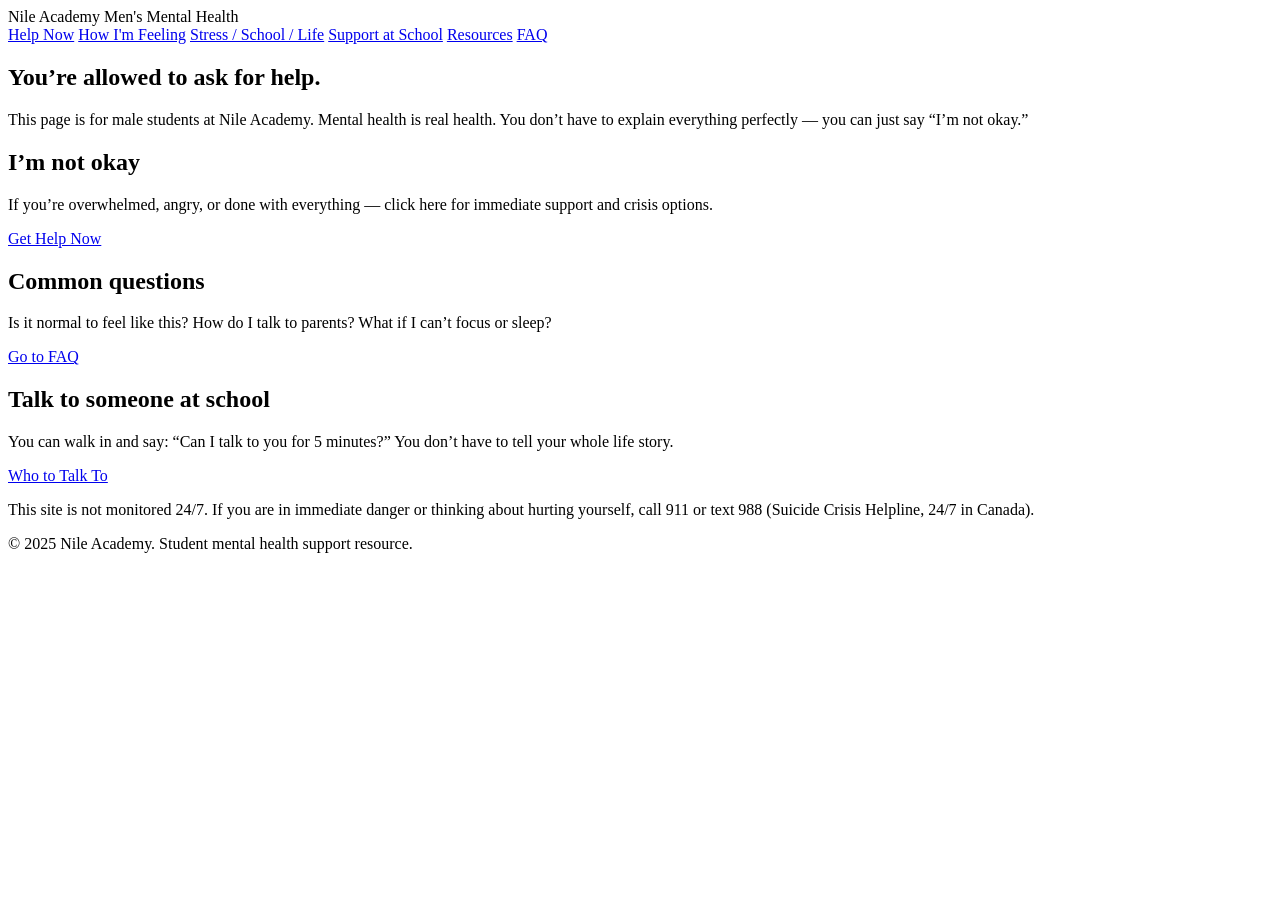
==== index.html @ 344c9549 "Add files via upload" ====
<!DOCTYPE html>
<html lang="en">
<head>
  <meta charset="UTF-8" />
  <meta name="viewport" content="width=device-width, initial-scale=1.0" />
  <title>Nile Academy Men's Mental Health</title>
  <link rel="stylesheet" href="style.css" />
</head>
<body>

<header>
  <nav class="navbar">
    <div class="site-title">
      <span>Nile Academy</span> Men's Mental Health
    </div>
    <div class="nav-links">
      <a href="help-now.html">Help Now</a>
      <a href="feelings.html">How I'm Feeling</a>
      <a href="stress.html">Stress / School / Life</a>
      <a href="support.html">Support at School</a>
      <a href="resources.html">Resources</a>
      <a href="faq.html">FAQ</a>
    </div>
  </nav>
</header>

<main class="wrapper">

  <section class="page-header">
    <h1>You’re allowed to ask for help.</h1>
    <p>This page is for male students at Nile Academy. Mental health is real health. You don’t have to explain everything perfectly — you can just say “I’m not okay.”</p>
  </section>

  <section class="section-card-grid">

    <div class="card">
      <h2>I’m not okay</h2>
      <p>If you’re overwhelmed, angry, or done with everything — click here for immediate support and crisis options.</p>
      <a class="button-link" href="help-now.html">Get Help Now</a>
    </div>

    <div class="card">
      <h2>Common questions</h2>
      <p>Is it normal to feel like this? How do I talk to parents? What if I can’t focus or sleep?</p>
      <a class="button-link" href="faq.html">Go to FAQ</a>
    </div>

    <div class="card">
      <h2>Talk to someone at school</h2>
      <p>You can walk in and say: “Can I talk to you for 5 minutes?” You don’t have to tell your whole life story.</p>
      <a class="button-link" href="support.html">Who to Talk To</a>
    </div>

  </section>

</main>

<footer>
  <p>This site is not monitored 24/7. If you are in immediate danger or thinking about hurting yourself, call 911 or text 988 (Suicide Crisis Helpline, 24/7 in Canada).</p>
  <p class="legal">&copy; 2025 Nile Academy. Student mental health support resource.</p>
</footer>

</body>
</html>
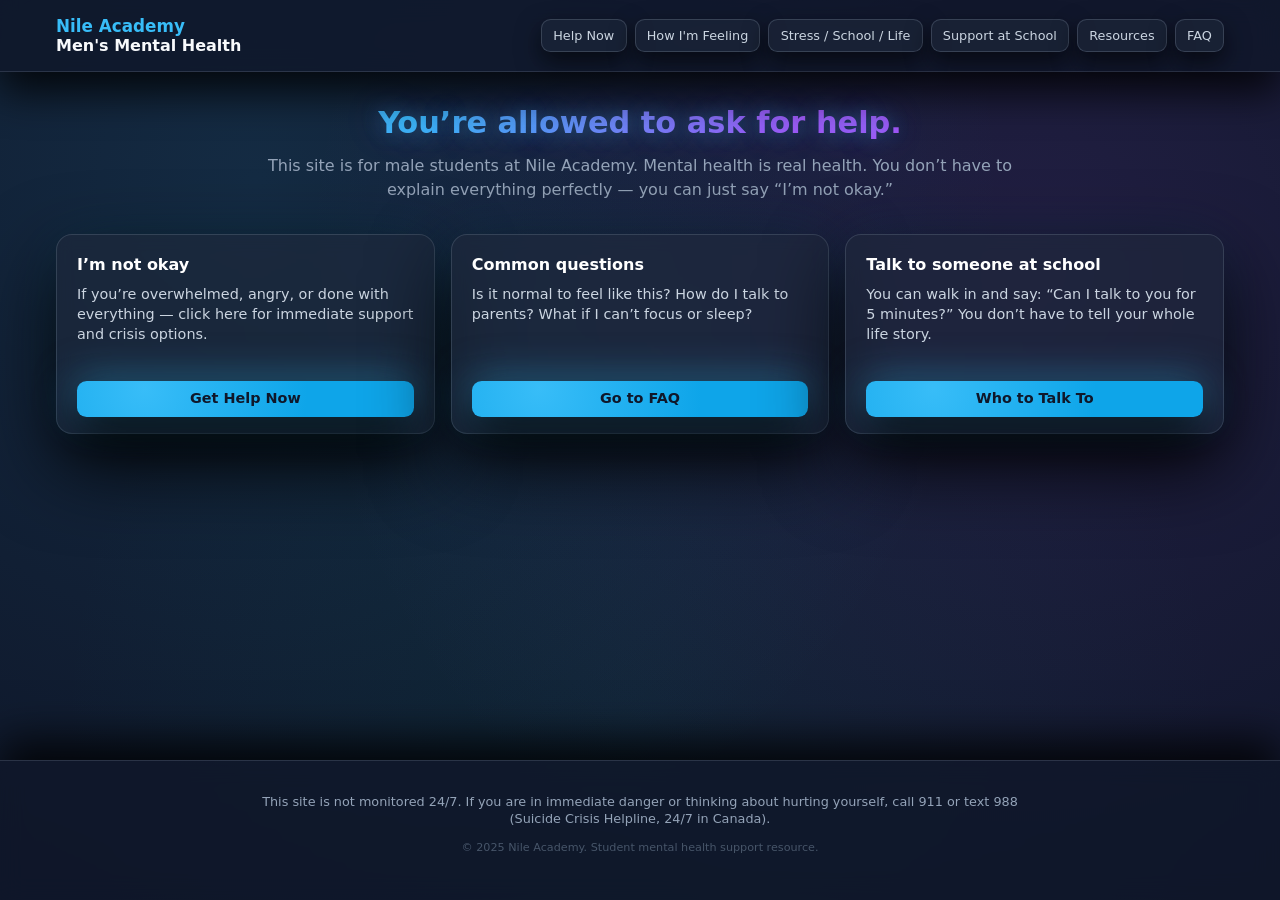
==== commit ed875ec3: "Add files via upload" ====
--- a/index.html
+++ b/index.html
@@ -11,7 +11,8 @@
 <header>
   <nav class="navbar">
     <div class="site-title">
-      <span>Nile Academy</span> Men's Mental Health
+      <span>Nile Academy</span>
+      Men's Mental Health
     </div>
     <div class="nav-links">
       <a href="help-now.html">Help Now</a>
@@ -28,7 +29,10 @@
 
   <section class="page-header">
     <h1>You’re allowed to ask for help.</h1>
-    <p>This page is for male students at Nile Academy. Mental health is real health. You don’t have to explain everything perfectly — you can just say “I’m not okay.”</p>
+    <p>
+      This site is for male students at Nile Academy.
+      Mental health is real health. You don’t have to explain everything perfectly — you can just say “I’m not okay.”
+    </p>
   </section>
 
   <section class="section-card-grid">
--- a/style.css
+++ b/style.css
@@ -0,0 +1,310 @@
+/* =========
+   GLOBAL RESET / BASE
+   ========= */
+* {
+  box-sizing: border-box;
+  margin: 0;
+  padding: 0;
+  -webkit-font-smoothing: antialiased;
+  font-family: system-ui, -apple-system, BlinkMacSystemFont, "Inter", "Roboto", sans-serif;
+}
+
+/* Background with subtle gradient glow */
+body {
+  min-height: 100vh;
+  background-color: #0f172a;
+  background-image:
+    radial-gradient(circle at 20% 20%, rgba(56,189,248,0.12) 0%, transparent 60%),
+    radial-gradient(circle at 80% 30%, rgba(168,85,247,0.12) 0%, transparent 60%),
+    radial-gradient(circle at 50% 80%, rgba(15,118,110,0.12) 0%, transparent 60%);
+  background-repeat: no-repeat;
+  color: #f8fafc;
+  line-height: 1.5;
+  display: flex;
+  flex-direction: column;
+}
+
+/* Constrain page content */
+.wrapper {
+  width: 100%;
+  max-width: 1200px;
+  margin: 0 auto;
+  padding: 2rem 1rem 4rem;
+}
+
+/* =========
+   NAV / HEADER
+   ========= */
+header {
+  background: rgba(15,23,42,0.8); /* semi-transparent dark */
+  backdrop-filter: blur(12px);
+  border-bottom: 1px solid rgba(148,163,184,0.2);
+  box-shadow: 0 20px 40px rgba(0,0,0,0.8);
+  position: sticky;
+  top: 0;
+  z-index: 40;
+}
+
+.navbar {
+  max-width: 1200px;
+  margin: 0 auto;
+  padding: 1rem 1rem;
+  display: flex;
+  flex-wrap: wrap;
+  align-items: center;
+  justify-content: space-between;
+  row-gap: 0.75rem;
+  column-gap: 1rem;
+}
+
+.site-title {
+  font-size: 0.95rem;
+  font-weight: 600;
+  line-height: 1.2;
+  color: #f8fafc;
+  display: flex;
+  flex-direction: column;
+}
+
+.site-title span {
+  color: #38bdf8;
+  font-weight: 600;
+  font-size: 1rem;
+}
+
+@media(min-width: 480px){
+  .site-title {
+    font-size: 1rem;
+  }
+  .site-title span {
+    font-size: 1.05rem;
+  }
+}
+
+.nav-links {
+  display: flex;
+  flex-wrap: wrap;
+  gap: .5rem .5rem;
+  max-width: 700px;
+}
+
+.nav-links a {
+  text-decoration: none;
+  color: #cbd5e1;
+  font-size: .8rem;
+  font-weight: 500;
+  background: rgba(30,41,59,0.6);
+  border: 1px solid rgba(148,163,184,0.25);
+  padding: .5rem .7rem;
+  border-radius: .6rem;
+  transition: all .15s;
+  line-height: 1.2;
+  box-shadow: 0 10px 24px rgba(0,0,0,0.6);
+}
+
+.nav-links a:hover {
+  background: rgba(51,65,85,0.9);
+  color: #fff;
+  border-color: rgba(226,232,240,0.4);
+}
+
+/* =========
+   HERO / PAGE HEADER
+   ========= */
+.page-header {
+  margin-bottom: 2rem;
+  text-align: center;
+  max-width: 780px;
+  margin-left: auto;
+  margin-right: auto;
+}
+
+.page-header h1 {
+  font-size: 1.6rem;
+  font-weight: 600;
+  color: #fff;
+  margin-bottom: .75rem;
+  line-height: 1.25;
+  background: radial-gradient(circle at 20% 20%, #38bdf8 0%, #a855f7 60%);
+  -webkit-background-clip: text;
+  color: transparent;
+  text-shadow: 0 0 20px rgba(56,189,248,0.4), 0 0 40px rgba(168,85,247,0.3);
+}
+
+@media(min-width:768px){
+  .page-header h1 {
+    font-size: 1.9rem;
+  }
+}
+
+.page-header p {
+  color: #94a3b8;
+  font-size: 1rem;
+  line-height: 1.5;
+}
+
+/* =========
+   GRID CARDS ON HOMEPAGE
+   ========= */
+.section-card-grid {
+  display: grid;
+  gap: 1rem;
+  max-width: 1200px;
+  margin: 0 auto;
+}
+
+@media(min-width: 768px) {
+  .section-card-grid {
+    grid-template-columns: repeat(3, 1fr);
+  }
+}
+
+/* glass / frosted looking card */
+.card {
+  background: rgba(30,41,59,0.6);
+  border: 1px solid rgba(148,163,184,0.22);
+  backdrop-filter: blur(8px);
+  border-radius: 1rem;
+  padding: 1.25rem 1.25rem 1rem;
+  box-shadow:
+    0 30px 80px rgba(0,0,0,0.9),
+    0 0 60px rgba(56,189,248,0.08);
+  display: flex;
+  flex-direction: column;
+  justify-content: space-between;
+  min-height: 200px;
+}
+
+.card h2 {
+  font-size: 1rem;
+  font-weight: 600;
+  color: #fff;
+  margin-bottom: .5rem;
+  line-height: 1.3;
+}
+
+.card p {
+  font-size: .9rem;
+  color: #cbd5e1;
+  margin-bottom: .9rem;
+  line-height: 1.4;
+  flex-grow: 1;
+}
+
+.card a.button-link {
+  display: inline-block;
+  background: radial-gradient(circle at 20% 20%, #38bdf8 0%, #0ea5e9 60%);
+  color: #0f172a;
+  font-weight: 600;
+  text-decoration: none;
+  font-size: .9rem;
+  padding: .6rem .8rem;
+  border-radius: .6rem;
+  border: 0;
+  text-align: center;
+  line-height: 1.2;
+  box-shadow: 0 20px 40px rgba(0,0,0,0.9),
+              0 0 40px rgba(56,189,248,0.5);
+  transition: box-shadow .15s, transform .15s;
+}
+
+.card a.button-link:hover {
+  box-shadow: 0 30px 60px rgba(0,0,0,1),
+              0 0 60px rgba(56,189,248,0.8);
+  transform: translateY(-1px) scale(1.02);
+}
+
+/* =========
+   GENERIC CONTENT SECTIONS (used in subpages)
+   ========= */
+.section-block {
+  background: rgba(30,41,59,0.6);
+  border: 1px solid rgba(148,163,184,0.22);
+  border-radius: 1rem;
+  padding: 1rem 1.25rem 1rem;
+  margin-bottom: 1rem;
+  backdrop-filter: blur(8px);
+  box-shadow:
+    0 20px 60px rgba(0,0,0,0.8),
+    0 0 40px rgba(168,85,247,0.15);
+}
+
+.section-block h2,
+.section-block h3 {
+  color: #fff;
+  font-size: 1rem;
+  font-weight: 600;
+  margin-bottom: .5rem;
+  line-height: 1.3;
+}
+
+.section-block p,
+.section-block li {
+  font-size: .9rem;
+  color: #cbd5e1;
+  margin-bottom: .5rem;
+  line-height: 1.4;
+}
+
+.section-block ul {
+  margin-left: 1rem;
+  list-style: disc;
+  color: #cbd5e1;
+}
+
+/* alert / crisis box (red tone) */
+.alert-box {
+  background: rgba(127,29,29,0.2);
+  border: 1px solid rgba(248,113,113,0.4);
+  border-left: 4px solid #f87171;
+  border-radius: .75rem;
+  padding: 1rem 1rem 1rem 1rem;
+  margin-bottom: 1rem;
+  box-shadow:
+    0 20px 60px rgba(0,0,0,0.8),
+    0 0 40px rgba(248,113,113,0.2);
+}
+
+.alert-box h2 {
+  color: #fff;
+  font-size: 1rem;
+  font-weight: 600;
+  margin-bottom: .5rem;
+  line-height: 1.3;
+  text-shadow: 0 0 20px rgba(248,113,113,0.4);
+}
+
+.alert-box p,
+.alert-box li {
+  color: #fecaca;
+  font-size: .9rem;
+  margin-bottom: .5rem;
+  line-height: 1.4;
+}
+
+/* =========
+   FOOTER
+   ========= */
+footer {
+  background: rgba(15,23,42,0.8);
+  border-top: 1px solid rgba(148,163,184,0.2);
+  backdrop-filter: blur(12px);
+  padding: 2rem 1rem;
+  margin-top: auto;
+  box-shadow: 0 -20px 40px rgba(0,0,0,0.8);
+}
+
+footer p {
+  font-size: .8rem;
+  color: #94a3b8;
+  text-align: center;
+  max-width: 800px;
+  margin: 0 auto .75rem auto;
+  line-height: 1.4;
+}
+
+footer .legal {
+  font-size: .7rem;
+  color: #475569;
+  text-align: center;
+}
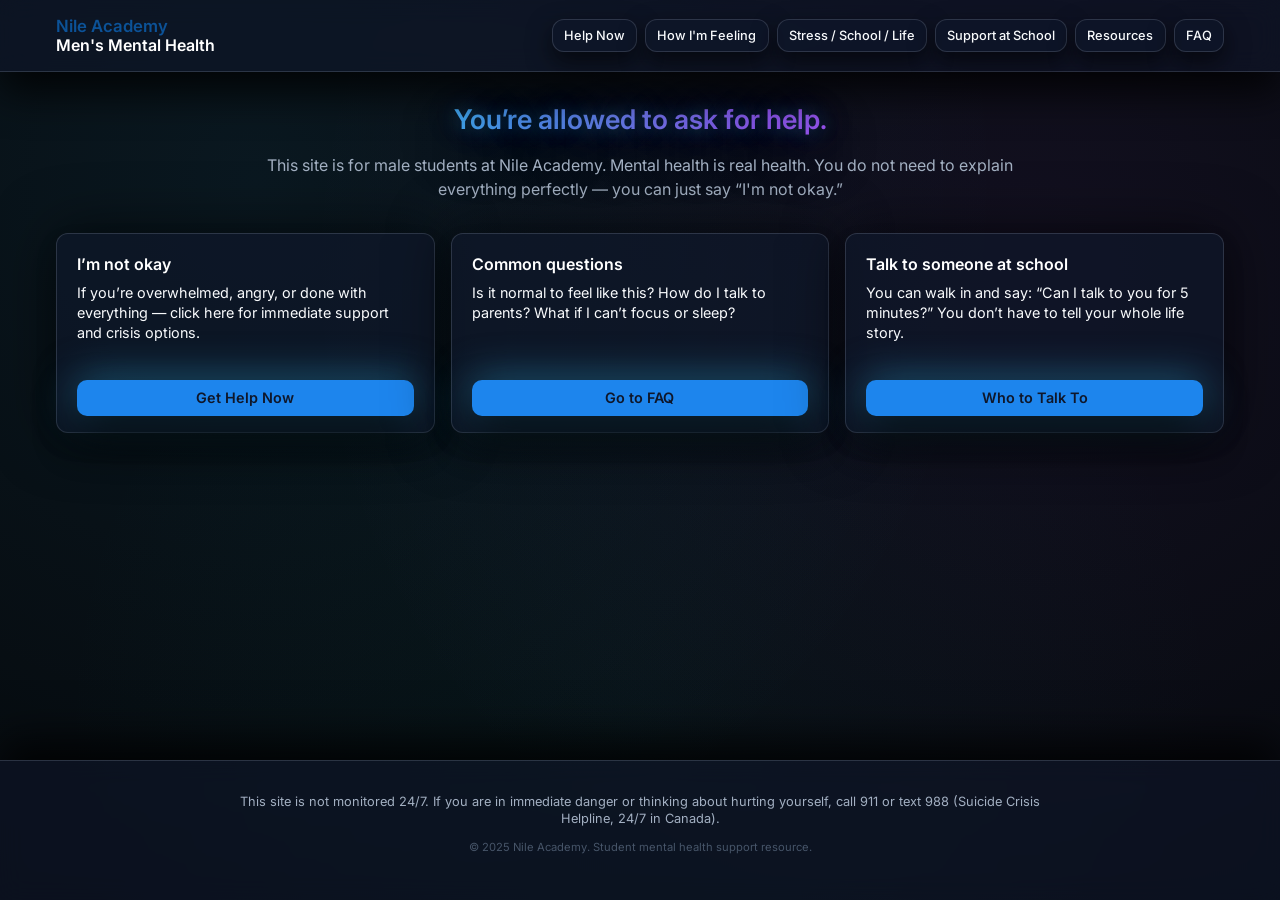
==== commit fa1fcdaf: "Add files via upload" ====
--- a/index.html
+++ b/index.html
@@ -4,7 +4,14 @@
   <meta charset="UTF-8" />
   <meta name="viewport" content="width=device-width, initial-scale=1.0" />
   <title>Nile Academy Men's Mental Health</title>
+
+  <!-- match the font setup from Replit  :contentReference[oaicite:8]{index=8} -->
+  <link rel="preconnect" href="https://fonts.googleapis.com"/>
+  <link rel="preconnect" href="https://fonts.gstatic.com" crossorigin/>
+  <link href="https://fonts.googleapis.com/css2?family=Inter:wght@400;500;600&display=swap" rel="stylesheet"/>
+
   <link rel="stylesheet" href="style.css" />
+  <meta name="description" content="Mental health support for male students at Nile Academy. You're allowed to ask for help. Crisis support, school contacts, and real answers."/>
 </head>
 <body>
 
@@ -27,11 +34,11 @@
 
 <main class="wrapper">
 
-  <section class="page-header">
+  <section class="hero">
     <h1>You’re allowed to ask for help.</h1>
     <p>
-      This site is for male students at Nile Academy.
-      Mental health is real health. You don’t have to explain everything perfectly — you can just say “I’m not okay.”
+      This site is for male students at Nile Academy. Mental health is real health.
+      You do not need to explain everything perfectly — you can just say “I'm not okay.”
     </p>
   </section>
 
@@ -39,19 +46,29 @@
 
     <div class="card">
       <h2>I’m not okay</h2>
-      <p>If you’re overwhelmed, angry, or done with everything — click here for immediate support and crisis options.</p>
+      <p>
+        If you’re overwhelmed, angry, or done with everything —
+        click here for immediate support and crisis options.
+      </p>
       <a class="button-link" href="help-now.html">Get Help Now</a>
     </div>
 
     <div class="card">
       <h2>Common questions</h2>
-      <p>Is it normal to feel like this? How do I talk to parents? What if I can’t focus or sleep?</p>
+      <p>
+        Is it normal to feel like this? How do I talk to parents?
+        What if I can’t focus or sleep?
+      </p>
       <a class="button-link" href="faq.html">Go to FAQ</a>
     </div>
 
     <div class="card">
       <h2>Talk to someone at school</h2>
-      <p>You can walk in and say: “Can I talk to you for 5 minutes?” You don’t have to tell your whole life story.</p>
+      <p>
+        You can walk in and say:
+        “Can I talk to you for 5 minutes?”
+        You don’t have to tell your whole life story.
+      </p>
       <a class="button-link" href="support.html">Who to Talk To</a>
     </div>
 
@@ -60,8 +77,14 @@
 </main>
 
 <footer>
-  <p>This site is not monitored 24/7. If you are in immediate danger or thinking about hurting yourself, call 911 or text 988 (Suicide Crisis Helpline, 24/7 in Canada).</p>
-  <p class="legal">&copy; 2025 Nile Academy. Student mental health support resource.</p>
+  <p>
+    This site is not monitored 24/7. If you are in immediate danger or
+    thinking about hurting yourself, call 911 or text 988
+    (Suicide Crisis Helpline, 24/7 in Canada).
+  </p>
+  <p class="legal">
+    &copy; 2025 Nile Academy. Student mental health support resource.
+  </p>
 </footer>
 
 </body>
--- a/style.css
+++ b/style.css
@@ -1,30 +1,60 @@
-/* =========
-   GLOBAL RESET / BASE
-   ========= */
+/* DESIGN TOKENS inspired by your Replit project  :contentReference[oaicite:5]{index=5} */
+:root {
+  /* light mode tokens from your file */
+  --background: hsl(0 0% 100%);
+  --foreground: hsl(0 0% 9%);
+  --card: hsl(0 0% 98%);
+  --card-foreground: hsl(0 0% 9%);
+  --card-border: hsl(0 0% 93%);
+  --border: hsl(0 0% 89%);
+  --primary: hsl(210 85% 32%);
+  --primary-foreground: hsl(210 85% 97%);
+  --radius: .75rem;
+  --shadow-xl: 0px 16px 32px 0px hsl(0 0% 0% / 0.10),
+               0px 8px 16px -4px hsl(0 0% 0% / 0.08);
+  --shadow-card: 0px 10px 24px hsl(0 0% 0% / 0.08);
+
+  --bg-page: hsl(210 40% 4%);
+  --bg-gradient-1: rgba(56,189,248,.08);
+  --bg-gradient-2: rgba(168,85,247,.08);
+  --bg-gradient-3: rgba(15,118,110,.08);
+
+  --text-dim: hsl(215 20% 70%);
+  --text-normal: hsl(210 40% 98%);
+  --text-strong: hsl(210 40% 100%);
+  --surface: rgba(15,23,42,0.7);
+  --surface-border: hsla(215 30% 80% / .18);
+  --surface-hover: rgba(255,255,255,0.06);
+
+  --button-bg: hsl(210 85% 52%);
+  --button-bg-hover: hsl(210 85% 60%);
+  --button-text: #0f172a;
+}
+
+/* base layout */
 * {
   box-sizing: border-box;
+  -webkit-font-smoothing: antialiased;
+  font-family: "Inter", system-ui, -apple-system, BlinkMacSystemFont, "Segoe UI", Roboto, sans-serif;
   margin: 0;
   padding: 0;
-  -webkit-font-smoothing: antialiased;
-  font-family: system-ui, -apple-system, BlinkMacSystemFont, "Inter", "Roboto", sans-serif;
-}
-
-/* Background with subtle gradient glow */
+}
+
 body {
   min-height: 100vh;
-  background-color: #0f172a;
+  background-color: var(--bg-page);
   background-image:
-    radial-gradient(circle at 20% 20%, rgba(56,189,248,0.12) 0%, transparent 60%),
-    radial-gradient(circle at 80% 30%, rgba(168,85,247,0.12) 0%, transparent 60%),
-    radial-gradient(circle at 50% 80%, rgba(15,118,110,0.12) 0%, transparent 60%);
+    radial-gradient(circle at 20% 20%, var(--bg-gradient-1) 0%, transparent 60%),
+    radial-gradient(circle at 80% 30%, var(--bg-gradient-2) 0%, transparent 60%),
+    radial-gradient(circle at 50% 80%, var(--bg-gradient-3) 0%, transparent 60%);
   background-repeat: no-repeat;
-  color: #f8fafc;
+  color: var(--text-normal);
   line-height: 1.5;
   display: flex;
   flex-direction: column;
 }
 
-/* Constrain page content */
+/* constrain content */
 .wrapper {
   width: 100%;
   max-width: 1200px;
@@ -32,17 +62,15 @@
   padding: 2rem 1rem 4rem;
 }
 
-/* =========
-   NAV / HEADER
-   ========= */
+/* HEADER / NAV */
 header {
-  background: rgba(15,23,42,0.8); /* semi-transparent dark */
-  backdrop-filter: blur(12px);
-  border-bottom: 1px solid rgba(148,163,184,0.2);
-  box-shadow: 0 20px 40px rgba(0,0,0,0.8);
   position: sticky;
   top: 0;
-  z-index: 40;
+  z-index: 50;
+  background: rgba(15,23,42,0.6);
+  backdrop-filter: blur(12px);
+  border-bottom: 1px solid var(--surface-border);
+  box-shadow: 0 20px 40px rgba(0,0,0,0.8);
 }
 
 .navbar {
@@ -53,258 +81,163 @@
   flex-wrap: wrap;
   align-items: center;
   justify-content: space-between;
-  row-gap: 0.75rem;
-  column-gap: 1rem;
+  gap: .75rem 1rem;
 }
 
 .site-title {
-  font-size: 0.95rem;
-  font-weight: 600;
-  line-height: 1.2;
-  color: #f8fafc;
   display: flex;
   flex-direction: column;
-}
-
+  font-weight: 600;
+  line-height: 1.2;
+  color: var(--text-strong);
+  font-size: .9rem;
+}
 .site-title span {
-  color: #38bdf8;
-  font-weight: 600;
+  color: var(--primary);
   font-size: 1rem;
-}
-
-@media(min-width: 480px){
-  .site-title {
-    font-size: 1rem;
-  }
-  .site-title span {
-    font-size: 1.05rem;
-  }
+  line-height: 1.2;
+}
+@media(min-width:480px){
+  .site-title { font-size: 1rem; }
+  .site-title span { font-size: 1.05rem; }
 }
 
 .nav-links {
   display: flex;
   flex-wrap: wrap;
-  gap: .5rem .5rem;
+  gap: .5rem;
   max-width: 700px;
 }
 
 .nav-links a {
   text-decoration: none;
-  color: #cbd5e1;
+  color: var(--text-normal);
   font-size: .8rem;
   font-weight: 500;
-  background: rgba(30,41,59,0.6);
-  border: 1px solid rgba(148,163,184,0.25);
+  line-height: 1.2;
+  background: var(--surface);
+  border: 1px solid var(--surface-border);
+  border-radius: var(--radius);
   padding: .5rem .7rem;
-  border-radius: .6rem;
+  box-shadow: 0 10px 24px rgba(0,0,0,0.6);
   transition: all .15s;
-  line-height: 1.2;
-  box-shadow: 0 10px 24px rgba(0,0,0,0.6);
-}
-
+}
 .nav-links a:hover {
-  background: rgba(51,65,85,0.9);
+  background: var(--surface-hover);
+  border-color: rgba(226,232,240,0.4);
   color: #fff;
-  border-color: rgba(226,232,240,0.4);
-}
-
-/* =========
-   HERO / PAGE HEADER
-   ========= */
-.page-header {
-  margin-bottom: 2rem;
+}
+
+/* HERO SECTION */
+.hero {
+  max-width: 780px;
+  margin: 0 auto 2rem auto;
   text-align: center;
-  max-width: 780px;
-  margin-left: auto;
-  margin-right: auto;
-}
-
-.page-header h1 {
-  font-size: 1.6rem;
-  font-weight: 600;
-  color: #fff;
-  margin-bottom: .75rem;
-  line-height: 1.25;
+}
+
+.hero h1 {
+  font-size: 1.7rem;
+  font-weight: 600;
+  line-height: 1.2;
   background: radial-gradient(circle at 20% 20%, #38bdf8 0%, #a855f7 60%);
   -webkit-background-clip: text;
   color: transparent;
-  text-shadow: 0 0 20px rgba(56,189,248,0.4), 0 0 40px rgba(168,85,247,0.3);
-}
-
-@media(min-width:768px){
-  .page-header h1 {
-    font-size: 1.9rem;
-  }
-}
-
-.page-header p {
-  color: #94a3b8;
+  text-shadow:
+    0 0 20px rgba(56,189,248,0.4),
+    0 0 40px rgba(168,85,247,0.3),
+    0 20px 60px rgba(0,0,0,0.9);
+  margin-bottom: 1rem;
+}
+
+.hero p {
   font-size: 1rem;
+  color: var(--text-dim);
   line-height: 1.5;
 }
 
-/* =========
-   GRID CARDS ON HOMEPAGE
-   ========= */
+/* CARD GRID */
 .section-card-grid {
   display: grid;
   gap: 1rem;
   max-width: 1200px;
   margin: 0 auto;
 }
-
-@media(min-width: 768px) {
+@media(min-width:768px){
   .section-card-grid {
     grid-template-columns: repeat(3, 1fr);
   }
 }
 
-/* glass / frosted looking card */
+/* CARD STYLE: glass panel like your replit style  :contentReference[oaicite:6]{index=6} */
 .card {
-  background: rgba(30,41,59,0.6);
-  border: 1px solid rgba(148,163,184,0.22);
-  backdrop-filter: blur(8px);
-  border-radius: 1rem;
+  background: var(--surface);
+  border: 1px solid var(--surface-border);
+  border-radius: var(--radius);
   padding: 1.25rem 1.25rem 1rem;
-  box-shadow:
-    0 30px 80px rgba(0,0,0,0.9),
-    0 0 60px rgba(56,189,248,0.08);
+  min-height: 200px;
+  box-shadow: var(--shadow-card), 0 0 60px rgba(0,0,0,0.6);
   display: flex;
   flex-direction: column;
   justify-content: space-between;
-  min-height: 200px;
 }
 
 .card h2 {
+  color: var(--text-strong);
   font-size: 1rem;
   font-weight: 600;
-  color: #fff;
+  line-height: 1.3;
   margin-bottom: .5rem;
-  line-height: 1.3;
-}
-
+}
 .card p {
+  color: var(--text-normal);
   font-size: .9rem;
-  color: #cbd5e1;
+  line-height: 1.4;
   margin-bottom: .9rem;
-  line-height: 1.4;
   flex-grow: 1;
 }
 
-.card a.button-link {
+.button-link {
   display: inline-block;
-  background: radial-gradient(circle at 20% 20%, #38bdf8 0%, #0ea5e9 60%);
-  color: #0f172a;
-  font-weight: 600;
   text-decoration: none;
+  text-align: center;
+  background: var(--button-bg);
+  color: var(--button-text);
+  font-weight: 600;
   font-size: .9rem;
+  line-height: 1.2;
   padding: .6rem .8rem;
-  border-radius: .6rem;
-  border: 0;
-  text-align: center;
-  line-height: 1.2;
-  box-shadow: 0 20px 40px rgba(0,0,0,0.9),
-              0 0 40px rgba(56,189,248,0.5);
-  transition: box-shadow .15s, transform .15s;
-}
-
-.card a.button-link:hover {
-  box-shadow: 0 30px 60px rgba(0,0,0,1),
-              0 0 60px rgba(56,189,248,0.8);
+  border-radius: calc(var(--radius) - 2px);
+  box-shadow:
+    0 20px 40px rgba(0,0,0,0.9),
+    0 0 40px rgba(56,189,248,0.5);
+  transition: all .15s;
+}
+.button-link:hover {
+  background: var(--button-bg-hover);
+  box-shadow:
+    0 30px 60px rgba(0,0,0,1),
+    0 0 60px rgba(56,189,248,0.8);
   transform: translateY(-1px) scale(1.02);
 }
 
-/* =========
-   GENERIC CONTENT SECTIONS (used in subpages)
-   ========= */
-.section-block {
-  background: rgba(30,41,59,0.6);
-  border: 1px solid rgba(148,163,184,0.22);
-  border-radius: 1rem;
-  padding: 1rem 1.25rem 1rem;
-  margin-bottom: 1rem;
-  backdrop-filter: blur(8px);
-  box-shadow:
-    0 20px 60px rgba(0,0,0,0.8),
-    0 0 40px rgba(168,85,247,0.15);
-}
-
-.section-block h2,
-.section-block h3 {
-  color: #fff;
-  font-size: 1rem;
-  font-weight: 600;
-  margin-bottom: .5rem;
-  line-height: 1.3;
-}
-
-.section-block p,
-.section-block li {
-  font-size: .9rem;
-  color: #cbd5e1;
-  margin-bottom: .5rem;
-  line-height: 1.4;
-}
-
-.section-block ul {
-  margin-left: 1rem;
-  list-style: disc;
-  color: #cbd5e1;
-}
-
-/* alert / crisis box (red tone) */
-.alert-box {
-  background: rgba(127,29,29,0.2);
-  border: 1px solid rgba(248,113,113,0.4);
-  border-left: 4px solid #f87171;
-  border-radius: .75rem;
-  padding: 1rem 1rem 1rem 1rem;
-  margin-bottom: 1rem;
-  box-shadow:
-    0 20px 60px rgba(0,0,0,0.8),
-    0 0 40px rgba(248,113,113,0.2);
-}
-
-.alert-box h2 {
-  color: #fff;
-  font-size: 1rem;
-  font-weight: 600;
-  margin-bottom: .5rem;
-  line-height: 1.3;
-  text-shadow: 0 0 20px rgba(248,113,113,0.4);
-}
-
-.alert-box p,
-.alert-box li {
-  color: #fecaca;
-  font-size: .9rem;
-  margin-bottom: .5rem;
-  line-height: 1.4;
-}
-
-/* =========
-   FOOTER
-   ========= */
+/* FOOTER */
 footer {
-  background: rgba(15,23,42,0.8);
-  border-top: 1px solid rgba(148,163,184,0.2);
+  background: rgba(15,23,42,0.6);
   backdrop-filter: blur(12px);
+  border-top: 1px solid var(--surface-border);
+  box-shadow: 0 -20px 40px rgba(0,0,0,0.8);
   padding: 2rem 1rem;
   margin-top: auto;
-  box-shadow: 0 -20px 40px rgba(0,0,0,0.8);
-}
-
+  text-align: center;
+}
 footer p {
   font-size: .8rem;
-  color: #94a3b8;
-  text-align: center;
+  color: var(--text-dim);
+  line-height: 1.4;
   max-width: 800px;
   margin: 0 auto .75rem auto;
-  line-height: 1.4;
-}
-
+}
 footer .legal {
   font-size: .7rem;
   color: #475569;
-  text-align: center;
-}
+}
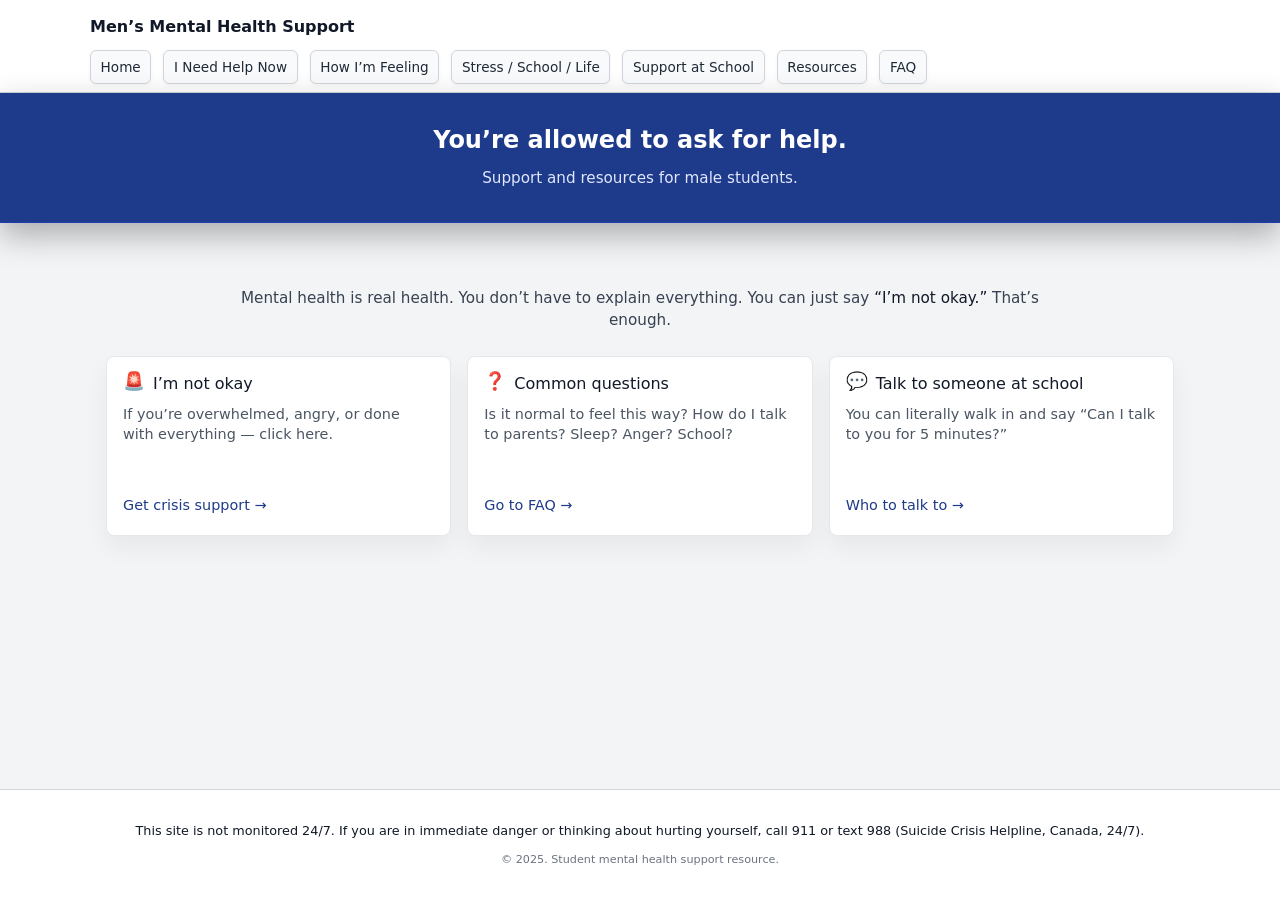
==== commit d85dba7d: "Add files via upload" ====
--- a/index.html
+++ b/index.html
@@ -3,88 +3,78 @@
 <head>
   <meta charset="UTF-8" />
   <meta name="viewport" content="width=device-width, initial-scale=1.0" />
-  <title>Nile Academy Men's Mental Health</title>
-
-  <!-- match the font setup from Replit  :contentReference[oaicite:8]{index=8} -->
-  <link rel="preconnect" href="https://fonts.googleapis.com"/>
-  <link rel="preconnect" href="https://fonts.gstatic.com" crossorigin/>
-  <link href="https://fonts.googleapis.com/css2?family=Inter:wght@400;500;600&display=swap" rel="stylesheet"/>
-
+  <title>Men’s Mental Health Support</title>
   <link rel="stylesheet" href="style.css" />
-  <meta name="description" content="Mental health support for male students at Nile Academy. You're allowed to ask for help. Crisis support, school contacts, and real answers."/>
 </head>
 <body>
 
-<header>
-  <nav class="navbar">
-    <div class="site-title">
-      <span>Nile Academy</span>
-      Men's Mental Health
-    </div>
-    <div class="nav-links">
-      <a href="help-now.html">Help Now</a>
-      <a href="feelings.html">How I'm Feeling</a>
+<header class="site-header-bar">
+  <div class="site-header-inner">
+    <div class="site-name">Men’s Mental Health Support</div>
+    <nav class="nav-row">
+      <a href="index.html">Home</a>
+      <a href="help-now.html">I Need Help Now</a>
+      <a href="feelings.html">How I’m Feeling</a>
       <a href="stress.html">Stress / School / Life</a>
       <a href="support.html">Support at School</a>
       <a href="resources.html">Resources</a>
       <a href="faq.html">FAQ</a>
-    </div>
-  </nav>
+    </nav>
+  </div>
 </header>
 
+<section class="hero-banner">
+  <h1>You’re allowed to ask for help.</h1>
+  <p>Support and resources for male students.</p>
+</section>
+
 <main class="wrapper">
+  <div class="intro-text">
+    Mental health is real health. You don’t have to explain everything.
+    You can just say <strong>“I’m not okay.”</strong> That’s enough.
+  </div>
 
-  <section class="hero">
-    <h1>You’re allowed to ask for help.</h1>
-    <p>
-      This site is for male students at Nile Academy. Mental health is real health.
-      You do not need to explain everything perfectly — you can just say “I'm not okay.”
-    </p>
-  </section>
-
-  <section class="section-card-grid">
+  <section class="card-grid">
 
     <div class="card">
-      <h2>I’m not okay</h2>
-      <p>
-        If you’re overwhelmed, angry, or done with everything —
-        click here for immediate support and crisis options.
-      </p>
-      <a class="button-link" href="help-now.html">Get Help Now</a>
+      <div class="card-header-row">
+        <div class="icon">🚨</div>
+        <div>I’m not okay</div>
+      </div>
+      <p>If you’re overwhelmed, angry, or done with everything — click here.</p>
+      <div class="card-action">
+        <a href="help-now.html">Get crisis support →</a>
+      </div>
     </div>
 
     <div class="card">
-      <h2>Common questions</h2>
-      <p>
-        Is it normal to feel like this? How do I talk to parents?
-        What if I can’t focus or sleep?
-      </p>
-      <a class="button-link" href="faq.html">Go to FAQ</a>
+      <div class="card-header-row">
+        <div class="icon">❓</div>
+        <div>Common questions</div>
+      </div>
+      <p>Is it normal to feel this way? How do I talk to parents? Sleep? Anger? School?</p>
+      <div class="card-action">
+        <a href="faq.html">Go to FAQ →</a>
+      </div>
     </div>
 
     <div class="card">
-      <h2>Talk to someone at school</h2>
-      <p>
-        You can walk in and say:
-        “Can I talk to you for 5 minutes?”
-        You don’t have to tell your whole life story.
-      </p>
-      <a class="button-link" href="support.html">Who to Talk To</a>
+      <div class="card-header-row">
+        <div class="icon">💬</div>
+        <div>Talk to someone at school</div>
+      </div>
+      <p>You can literally walk in and say “Can I talk to you for 5 minutes?”</p>
+      <div class="card-action">
+        <a href="support.html">Who to talk to →</a>
+      </div>
     </div>
 
   </section>
-
 </main>
 
 <footer>
-  <p>
-    This site is not monitored 24/7. If you are in immediate danger or
-    thinking about hurting yourself, call 911 or text 988
-    (Suicide Crisis Helpline, 24/7 in Canada).
-  </p>
-  <p class="legal">
-    &copy; 2025 Nile Academy. Student mental health support resource.
-  </p>
+  <p>This site is not monitored 24/7. If you are in immediate danger or thinking about hurting yourself, call 911 or text 988 (Suicide Crisis Helpline, Canada, 24/7).</p>
+  <p class="legal">&copy; 2025. Student mental health support resource.</p>
 </footer>
 
 </body>
--- a/style.css
+++ b/style.css
@@ -1,243 +1,379 @@
-/* DESIGN TOKENS inspired by your Replit project  :contentReference[oaicite:5]{index=5} */
-:root {
-  /* light mode tokens from your file */
-  --background: hsl(0 0% 100%);
-  --foreground: hsl(0 0% 9%);
-  --card: hsl(0 0% 98%);
-  --card-foreground: hsl(0 0% 9%);
-  --card-border: hsl(0 0% 93%);
-  --border: hsl(0 0% 89%);
-  --primary: hsl(210 85% 32%);
-  --primary-foreground: hsl(210 85% 97%);
-  --radius: .75rem;
-  --shadow-xl: 0px 16px 32px 0px hsl(0 0% 0% / 0.10),
-               0px 8px 16px -4px hsl(0 0% 0% / 0.08);
-  --shadow-card: 0px 10px 24px hsl(0 0% 0% / 0.08);
-
-  --bg-page: hsl(210 40% 4%);
-  --bg-gradient-1: rgba(56,189,248,.08);
-  --bg-gradient-2: rgba(168,85,247,.08);
-  --bg-gradient-3: rgba(15,118,110,.08);
-
-  --text-dim: hsl(215 20% 70%);
-  --text-normal: hsl(210 40% 98%);
-  --text-strong: hsl(210 40% 100%);
-  --surface: rgba(15,23,42,0.7);
-  --surface-border: hsla(215 30% 80% / .18);
-  --surface-hover: rgba(255,255,255,0.06);
-
-  --button-bg: hsl(210 85% 52%);
-  --button-bg-hover: hsl(210 85% 60%);
-  --button-text: #0f172a;
-}
-
-/* base layout */
+/* GLOBAL RESET */
 * {
   box-sizing: border-box;
-  -webkit-font-smoothing: antialiased;
-  font-family: "Inter", system-ui, -apple-system, BlinkMacSystemFont, "Segoe UI", Roboto, sans-serif;
   margin: 0;
   padding: 0;
+  -webkit-font-smoothing: antialiased;
+  font-family: system-ui, -apple-system, BlinkMacSystemFont, "Inter", "Roboto", "Segoe UI", sans-serif;
+  line-height: 1.4;
+  color: #111827; /* gray-900 */
 }
 
 body {
+  background-color: #f3f4f6; /* light gray page bg */
   min-height: 100vh;
-  background-color: var(--bg-page);
-  background-image:
-    radial-gradient(circle at 20% 20%, var(--bg-gradient-1) 0%, transparent 60%),
-    radial-gradient(circle at 80% 30%, var(--bg-gradient-2) 0%, transparent 60%),
-    radial-gradient(circle at 50% 80%, var(--bg-gradient-3) 0%, transparent 60%);
-  background-repeat: no-repeat;
-  color: var(--text-normal);
-  line-height: 1.5;
   display: flex;
   flex-direction: column;
 }
 
-/* constrain content */
+/* LAYOUT WRAPPER */
 .wrapper {
+  max-width: 1100px;
   width: 100%;
-  max-width: 1200px;
   margin: 0 auto;
   padding: 2rem 1rem 4rem;
 }
 
-/* HEADER / NAV */
-header {
-  position: sticky;
-  top: 0;
-  z-index: 50;
-  background: rgba(15,23,42,0.6);
-  backdrop-filter: blur(12px);
-  border-bottom: 1px solid var(--surface-border);
-  box-shadow: 0 20px 40px rgba(0,0,0,0.8);
-}
-
-.navbar {
-  max-width: 1200px;
+/* TOP SITE TITLE + NAV */
+.site-header-bar {
+  background-color: #ffffff;
+  border-bottom: 1px solid #d1d5db; /* gray-300 */
+  box-shadow: 0 8px 24px rgba(0,0,0,0.06);
+  padding: 1rem 1rem 0.5rem;
+}
+
+.site-header-inner {
+  max-width: 1100px;
   margin: 0 auto;
-  padding: 1rem 1rem;
+  display: flex;
+  flex-direction: column;
+  gap: .75rem;
+}
+
+.site-name {
+  font-size: 1rem;
+  font-weight: 600;
+  color: #111827;
+}
+
+/* NAV LINKS ROW */
+.nav-row {
   display: flex;
   flex-wrap: wrap;
-  align-items: center;
-  justify-content: space-between;
-  gap: .75rem 1rem;
-}
-
-.site-title {
+  gap: .5rem .75rem;
+  font-size: .85rem;
+  line-height: 1.2;
+}
+
+.nav-row a {
+  text-decoration: none;
+  color: #1f2937; /* gray-800 */
+  padding: .4rem .6rem;
+  background-color: #f9fafb; /* gray-50 */
+  border: 1px solid #d1d5db;
+  border-radius: .375rem; /* rounded-md */
+  box-shadow: 0 2px 4px rgba(0,0,0,0.04);
+}
+
+.nav-row a:hover {
+  background-color: #e5e7eb; /* gray-200 */
+  border-color: #9ca3af; /* gray-400 */
+}
+
+/* BLUE HERO BANNER (HOME PAGE ONLY OR WHEN WE WANT A BIG TITLE) */
+.hero-banner {
+  background-color: #1e3a8a; /* blue-800 */
+  color: #fff;
+  padding: 2rem 1rem;
+  text-align: center;
+  border-bottom: 1px solid #1e40af; /* blue-900-ish */
+  box-shadow: 0 12px 30px rgba(0,0,0,0.3);
+}
+
+.hero-banner h1 {
+  color: #fff;
+  font-size: 1.5rem;
+  line-height: 1.3;
+  font-weight: 600;
+  margin-bottom: .75rem;
+}
+
+.hero-banner p {
+  color: #e0e7ff; /* indigo-100 */
+  font-size: .95rem;
+  max-width: 600px;
+  margin: 0 auto;
+  line-height: 1.4;
+}
+
+/* INTRO TEXT UNDER HERO (HOME PAGE FIRST PARAGRAPH) */
+.intro-text {
+  max-width: 800px;
+  margin: 2rem auto 1.5rem;
+  text-align: center;
+  color: #374151; /* gray-700 */
+  font-size: .95rem;
+  line-height: 1.5;
+}
+
+.intro-text strong {
+  font-weight: 500;
+  color: #111827;
+}
+
+/* CARD GRID */
+.card-grid {
+  display: grid;
+  gap: 1rem;
+}
+
+@media (min-width: 768px) {
+  .card-grid {
+    grid-template-columns: repeat(3, 1fr);
+  }
+}
+
+/* CARD STYLE (light rounded box with subtle border + icon header bar in screenshot style) */
+.card {
+  background-color: #ffffff;
+  border: 1px solid #e5e7eb; /* gray-200 */
+  border-radius: .5rem; /* rounded-lg */
+  box-shadow: 0 12px 24px rgba(0,0,0,0.05);
+  padding: 1rem 1rem 1.25rem;
   display: flex;
   flex-direction: column;
-  font-weight: 600;
-  line-height: 1.2;
-  color: var(--text-strong);
-  font-size: .9rem;
-}
-.site-title span {
-  color: var(--primary);
+  min-height: 180px;
+}
+
+.card-header-row {
+  display: flex;
+  align-items: flex-start;
+  gap: .5rem;
+  margin-bottom: .5rem;
+  font-weight: 500;
+  color: #111827;
   font-size: 1rem;
-  line-height: 1.2;
-}
-@media(min-width:480px){
-  .site-title { font-size: 1rem; }
-  .site-title span { font-size: 1.05rem; }
-}
-
-.nav-links {
+  line-height: 1.3;
+}
+
+.card-header-row .icon {
+  font-size: 1.1rem;
+  line-height: 1;
+  color: #1e3a8a;
+}
+
+.card p {
+  font-size: .9rem;
+  color: #4b5563; /* gray-600 */
+  line-height: 1.4;
+  flex-grow: 1;
+}
+
+.card-action {
+  margin-top: .75rem;
+  font-size: .9rem;
+}
+
+.card-action a {
+  text-decoration: none;
+  color: #1e3a8a;
+  font-weight: 500;
+}
+
+.card-action a:hover {
+  text-decoration: underline;
+}
+
+/* SECTION BLOCK / ALERT BOX / PANELS ON OTHER PAGES */
+.section-block {
+  background-color: #ffffff;
+  border: 1px solid #e5e7eb;
+  border-radius: .5rem;
+  box-shadow: 0 12px 24px rgba(0,0,0,0.05);
+  padding: 1rem 1rem 1.25rem;
+  margin-bottom: 1rem;
+}
+
+.section-block h2 {
+  font-size: 1rem;
+  font-weight: 600;
+  color: #111827;
+  margin-bottom: .5rem;
+  line-height: 1.3;
+  display: flex;
+  align-items: flex-start;
+  gap: .5rem;
+}
+
+.section-block h2 .icon {
+  font-size: 1.1rem;
+  line-height: 1;
+  color: #1e3a8a;
+}
+
+.section-block p {
+  font-size: .9rem;
+  color: #4b5563;
+  line-height: 1.4;
+  margin-bottom: .75rem;
+}
+
+.section-block ul {
+  margin-left: 1.25rem;
+  margin-bottom: .75rem;
+  color: #4b5563;
+  font-size: .9rem;
+  line-height: 1.4;
+}
+.section-block ul li {
+  list-style: disc;
+  margin-bottom: .4rem;
+}
+
+/* RED ALERT BOX (help-now top alert) */
+.alert-box {
+  background-color: #fef2f2; /* red-50 */
+  border: 1px solid #fecaca; /* red-200 */
+  border-radius: .5rem;
+  box-shadow: 0 12px 24px rgba(0,0,0,0.05);
+  padding: 1rem 1rem 1.25rem;
+  margin-bottom: 1rem;
+  font-size: .9rem;
+  line-height: 1.4;
+  color: #7f1d1d; /* red-900 */
+}
+
+.alert-title-row {
+  display: flex;
+  align-items: flex-start;
+  gap: .5rem;
+  font-weight: 600;
+  color: #7f1d1d;
+  margin-bottom: .5rem;
+  line-height: 1.4;
+}
+
+.alert-icon {
+  color: #b91c1c; /* red-700 */
+  font-size: 1.1rem;
+  line-height: 1;
+}
+
+/* CONTACT GRID (help-now numbers, resources tabs etc.) */
+.contact-grid {
+  display: grid;
+  gap: 1rem;
+}
+
+@media(min-width:768px){
+  .contact-grid {
+    grid-template-columns: repeat(2, 1fr);
+  }
+}
+
+.contact-card {
+  background-color: #ffffff;
+  border: 1px solid #e5e7eb;
+  border-radius: .5rem;
+  box-shadow: 0 12px 24px rgba(0,0,0,0.05);
+  padding: 1rem 1rem 1.25rem;
+  font-size: .9rem;
+  line-height: 1.4;
+  color: #1f2937;
+}
+
+.contact-card-title {
+  font-weight: 600;
+  color: #111827;
+  font-size: .95rem;
+  line-height: 1.4;
+  margin-bottom: .25rem;
+}
+
+.contact-card-detail {
+  color: #374151;
+  line-height: 1.4;
+  margin-bottom: .75rem;
+  font-size: .9rem;
+}
+
+.contact-button-row {
   display: flex;
   flex-wrap: wrap;
   gap: .5rem;
-  max-width: 700px;
-}
-
-.nav-links a {
-  text-decoration: none;
-  color: var(--text-normal);
-  font-size: .8rem;
-  font-weight: 500;
-  line-height: 1.2;
-  background: var(--surface);
-  border: 1px solid var(--surface-border);
-  border-radius: var(--radius);
-  padding: .5rem .7rem;
-  box-shadow: 0 10px 24px rgba(0,0,0,0.6);
-  transition: all .15s;
-}
-.nav-links a:hover {
-  background: var(--surface-hover);
-  border-color: rgba(226,232,240,0.4);
-  color: #fff;
-}
-
-/* HERO SECTION */
-.hero {
-  max-width: 780px;
-  margin: 0 auto 2rem auto;
-  text-align: center;
-}
-
-.hero h1 {
-  font-size: 1.7rem;
-  font-weight: 600;
-  line-height: 1.2;
-  background: radial-gradient(circle at 20% 20%, #38bdf8 0%, #a855f7 60%);
-  -webkit-background-clip: text;
-  color: transparent;
-  text-shadow:
-    0 0 20px rgba(56,189,248,0.4),
-    0 0 40px rgba(168,85,247,0.3),
-    0 20px 60px rgba(0,0,0,0.9);
-  margin-bottom: 1rem;
-}
-
-.hero p {
-  font-size: 1rem;
-  color: var(--text-dim);
-  line-height: 1.5;
-}
-
-/* CARD GRID */
-.section-card-grid {
-  display: grid;
-  gap: 1rem;
-  max-width: 1200px;
-  margin: 0 auto;
-}
-@media(min-width:768px){
-  .section-card-grid {
-    grid-template-columns: repeat(3, 1fr);
-  }
-}
-
-/* CARD STYLE: glass panel like your replit style  :contentReference[oaicite:6]{index=6} */
-.card {
-  background: var(--surface);
-  border: 1px solid var(--surface-border);
-  border-radius: var(--radius);
-  padding: 1.25rem 1.25rem 1rem;
-  min-height: 200px;
-  box-shadow: var(--shadow-card), 0 0 60px rgba(0,0,0,0.6);
-  display: flex;
-  flex-direction: column;
-  justify-content: space-between;
-}
-
-.card h2 {
-  color: var(--text-strong);
-  font-size: 1rem;
-  font-weight: 600;
-  line-height: 1.3;
-  margin-bottom: .5rem;
-}
-.card p {
-  color: var(--text-normal);
-  font-size: .9rem;
-  line-height: 1.4;
-  margin-bottom: .9rem;
-  flex-grow: 1;
-}
-
-.button-link {
+}
+
+.contact-button {
   display: inline-block;
   text-decoration: none;
-  text-align: center;
-  background: var(--button-bg);
-  color: var(--button-text);
-  font-weight: 600;
-  font-size: .9rem;
+  background-color: #1e3a8a;
+  color: #fff;
+  border-radius: .375rem;
+  border: 1px solid #1e40af;
+  padding: .5rem .75rem;
+  font-size: .8rem;
+  font-weight: 500;
   line-height: 1.2;
-  padding: .6rem .8rem;
-  border-radius: calc(var(--radius) - 2px);
-  box-shadow:
-    0 20px 40px rgba(0,0,0,0.9),
-    0 0 40px rgba(56,189,248,0.5);
-  transition: all .15s;
-}
-.button-link:hover {
-  background: var(--button-bg-hover);
-  box-shadow:
-    0 30px 60px rgba(0,0,0,1),
-    0 0 60px rgba(56,189,248,0.8);
-  transform: translateY(-1px) scale(1.02);
+  text-align: center;
+}
+
+.contact-button:hover {
+  background-color: #1e40af;
+}
+
+/* PAGE SECTION TITLES (like “Talk to someone right now…”) */
+.section-title {
+  font-weight: 600;
+  font-size: 1rem;
+  color: #111827;
+  margin: 1.5rem 0 .75rem;
+}
+
+/* SMALL GRAY TEXT UNDER PAGE TITLE */
+.page-intro-text {
+  font-size: .9rem;
+  color: #4b5563;
+  line-height: 1.4;
+  max-width: 700px;
+  margin: 1rem auto 2rem;
+  text-align: center;
+}
+
+/* FAQ ACCORDION STYLE (static version) */
+.faq-item {
+  background-color: #ffffff;
+  border: 1px solid #e5e7eb;
+  border-radius: .5rem;
+  box-shadow: 0 12px 24px rgba(0,0,0,0.05);
+  margin-bottom: .75rem;
+  padding: 1rem;
+}
+
+.faq-q {
+  font-weight: 500;
+  color: #111827;
+  font-size: .95rem;
+  margin-bottom: .5rem;
+  line-height: 1.4;
+  display: flex;
+  justify-content: space-between;
+  align-items: flex-start;
+}
+.faq-q .arrow {
+  color: #6b7280; /* gray-500 */
+  font-size: .9rem;
+}
+
+.faq-a {
+  font-size: .9rem;
+  color: #4b5563;
+  line-height: 1.4;
 }
 
 /* FOOTER */
 footer {
-  background: rgba(15,23,42,0.6);
-  backdrop-filter: blur(12px);
-  border-top: 1px solid var(--surface-border);
-  box-shadow: 0 -20px 40px rgba(0,0,0,0.8);
+  border-top: 1px solid #d1d5db;
+  background-color: #ffffff;
   padding: 2rem 1rem;
   margin-top: auto;
   text-align: center;
-}
-footer p {
   font-size: .8rem;
-  color: var(--text-dim);
-  line-height: 1.4;
-  max-width: 800px;
-  margin: 0 auto .75rem auto;
-}
+  color: #4b5563;
+  line-height: 1.5;
+}
+
 footer .legal {
   font-size: .7rem;
-  color: #475569;
-}
+  color: #6b7280;
+  margin-top: .75rem;
+}
